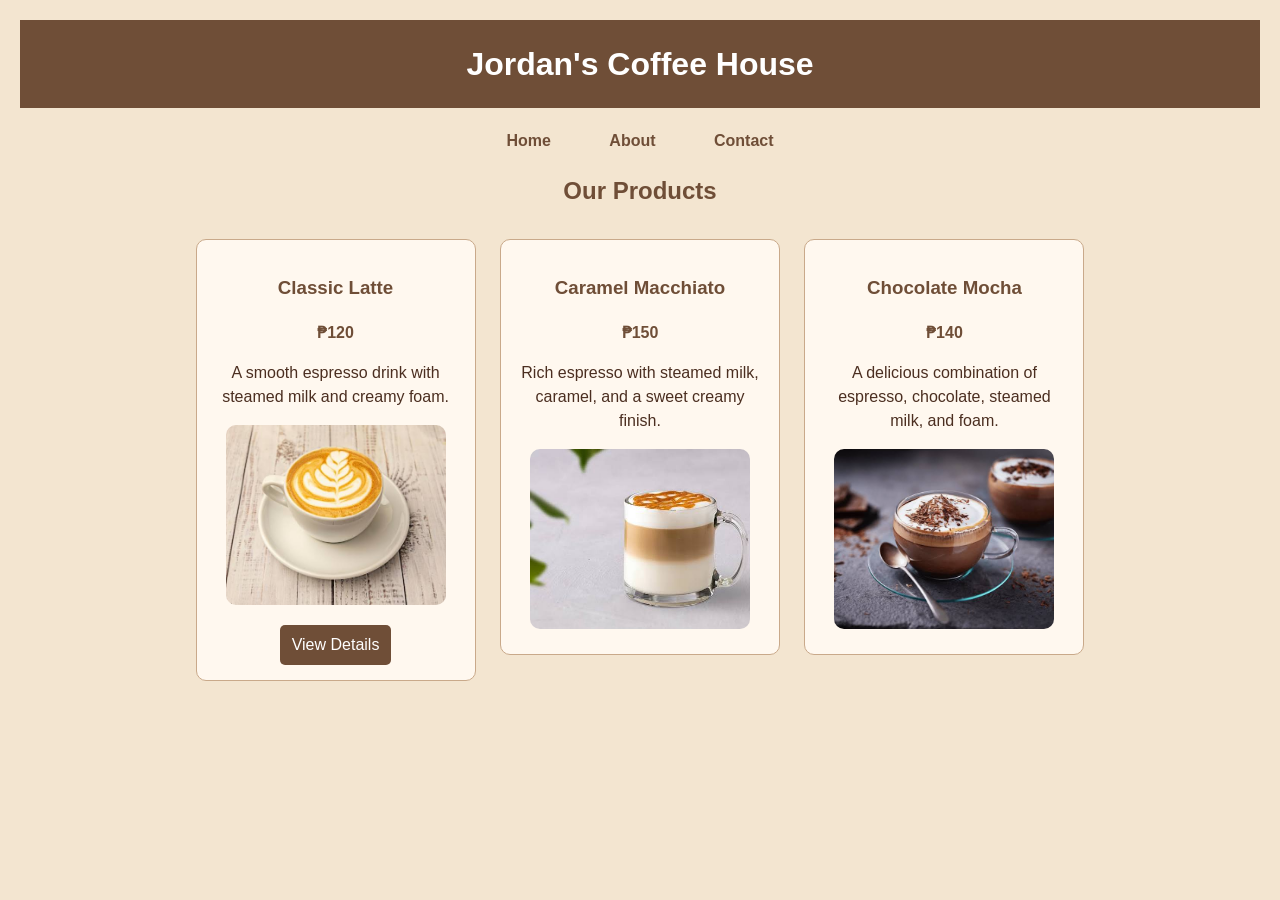
==== index.html @ 931b0bd8 "Changed index, about, Contacts's CSS into ONE" ====
<!DOCTYPE html>
<html lang="en">
<head>
    <meta charset="UTF-8">
    <meta name="viewport" content="width=device-width, initial-scale=1.0">
    <title>Jordan's Coffee House</title>
    <link rel="stylesheet" href="Style/style.css">

</head>
<body>

<header>
    <h1>Jordan's Coffee House</h1>

    <nav>
        <ul style="list-style:none; padding:0;">
            <li style="display:inline; margin:0 15px;">
                <a href="index.html">Home</a>
            </li>
            <li style="display:inline; margin:0 15px;">
                <a href="about.html">About</a>
            </li>
            <li style="display:inline; margin:0 15px;">
                <a href="contact.html">Contact</a>
            </li>
        </ul>
    </nav>
</header>

    <h2>Our Products</h2>

    <article>
        <h3>Classic Latte</h3>
        <p>₱120</p>
        <p>A smooth espresso drink with steamed milk and creamy foam.</p>
        <img src="image/latte.jpg" alt="A freshly brewed classic latte">
        <a href="products/classic-latte.html">View Details</a>
    </article>

    <article>
        <h3>Caramel Macchiato</h3>
        <p>₱150</p>
        <p>Rich espresso with steamed milk, caramel, and a sweet creamy finish.</p>
        <img src="image/caramel macchiato.jpg" alt="A cup of caramel macchiato">
    </article>

    <article>
        <h3>Chocolate Mocha</h3>
        <p>₱140</p>
        <p>A delicious combination of espresso, chocolate, steamed milk, and foam.</p>
        <img src="image/chocolate mocha.jpg" alt="A cup of chocolate mocha coffee">
    </article>

</body>
</html>
---- Style/style.css ----
/* =========================
   1. VARIABLES
========================= */
:root {
    --brand-color: #6f4e37;
    --dark-ink: #4b2e20;
    --muted-grey: #777;
    --light-bg: #f3e5d0;
    --card-bg: #fff8ef;
    --border-color: #c9a98a;
}

/* =========================
   2. BASE STYLES
========================= */
* {
    box-sizing: border-box;
}

body {
    font-family: Arial, sans-serif;
    line-height: 1.5;
    background-color: var(--light-bg);
    color: var(--dark-ink);
    text-align: center;
    margin: 0;
    padding: 20px;
}

h1 {
    background-color: var(--brand-color);
    color: white;
    padding: 20px;
    margin-top: 0;
}

h2,
h3 {
    color: var(--brand-color);
}

img {
    max-width: 100%;
    border-radius: 10px;
}

/* =========================
   3. LAYOUT REGIONS
========================= */

/* HEADER */
header {
    margin-bottom: 20px;
}

/* NAVIGATION */
nav ul {
    list-style: none;
    padding: 0;
    margin: 15px 0;
}

nav li {
    display: inline-block;
    margin: 0 10px;
}

nav a {
    text-decoration: none;
    color: var(--brand-color);
    font-weight: bold;
    padding: 8px 12px;
    border-radius: 5px;
    transition: 0.3s;
}

nav a:hover {
    background-color: var(--brand-color);
    color: white;
}

/* MAIN CONTENT */
main {
    max-width: 900px;
    margin: 20px auto;
}

section {
    background-color: var(--card-bg);
    padding: 20px;
    border: 1px solid var(--border-color);
    border-radius: 10px;
}

/* FOOTER */
footer {
    margin-top: 30px;
    padding: 15px;
}

/* =========================
   4. COMPONENTS
========================= */

/* Product Cards */
article {
    display: inline-block;
    vertical-align: top;
    width: 280px;
    min-height: 390px;
    margin: 10px;
    padding: 15px;
    background-color: var(--card-bg);
    border: 1px solid var(--border-color);
    border-radius: 10px;
}

article:hover {
    background-color: #f9ead8;
}

article img {
    display: block;
    width: 100%;
    max-width: 220px;
    height: 180px;
    object-fit: cover;
    margin: 10px auto;
}

article p:first-of-type {
    font-weight: bold;
    color: var(--brand-color);
}

article a {
    display: inline-block;
    margin-top: 10px;
    padding: 8px 12px;
    background-color: var(--brand-color);
    color: white;
    text-decoration: none;
    border-radius: 5px;
}

/* Tables */
table {
    width: 100%;
    border-collapse: collapse;
    margin-top: 20px;
}

th {
    background-color: var(--brand-color);
    color: white;
    padding: 10px;
}

td {
    padding: 10px;
    border: 1px solid var(--border-color);
}

/* Forms */
.order-form {
    text-align: left;
    margin-top: 30px;
}

.order-form input[type="number"],
.order-form input[type="email"] {
    width: 100%;
    padding: 8px;
    margin: 8px 0 15px;
    border: 1px solid var(--border-color);
    border-radius: 5px;
}

.order-form fieldset {
    border: 1px solid var(--border-color);
    border-radius: 5px;
    padding: 10px;
    margin-bottom: 15px;
}

.order-form legend,
legend {
    color: var(--brand-color);
    font-weight: bold;
}

.order-form button {
    background-color: var(--brand-color);
    color: white;
    border: none;
    padding: 10px 15px;
    border-radius: 5px;
    cursor: pointer;
}

.order-form button:hover {
    background-color: #5a3f2c;
}

/* Lists */
section ul {
    text-align: left;
    display: inline-block;
}

/* Responsive */
@media (max-width: 768px) {
    article {
        display: block;
        width: 100%;
        min-height: auto;
        margin: 15px 0;
    }
}
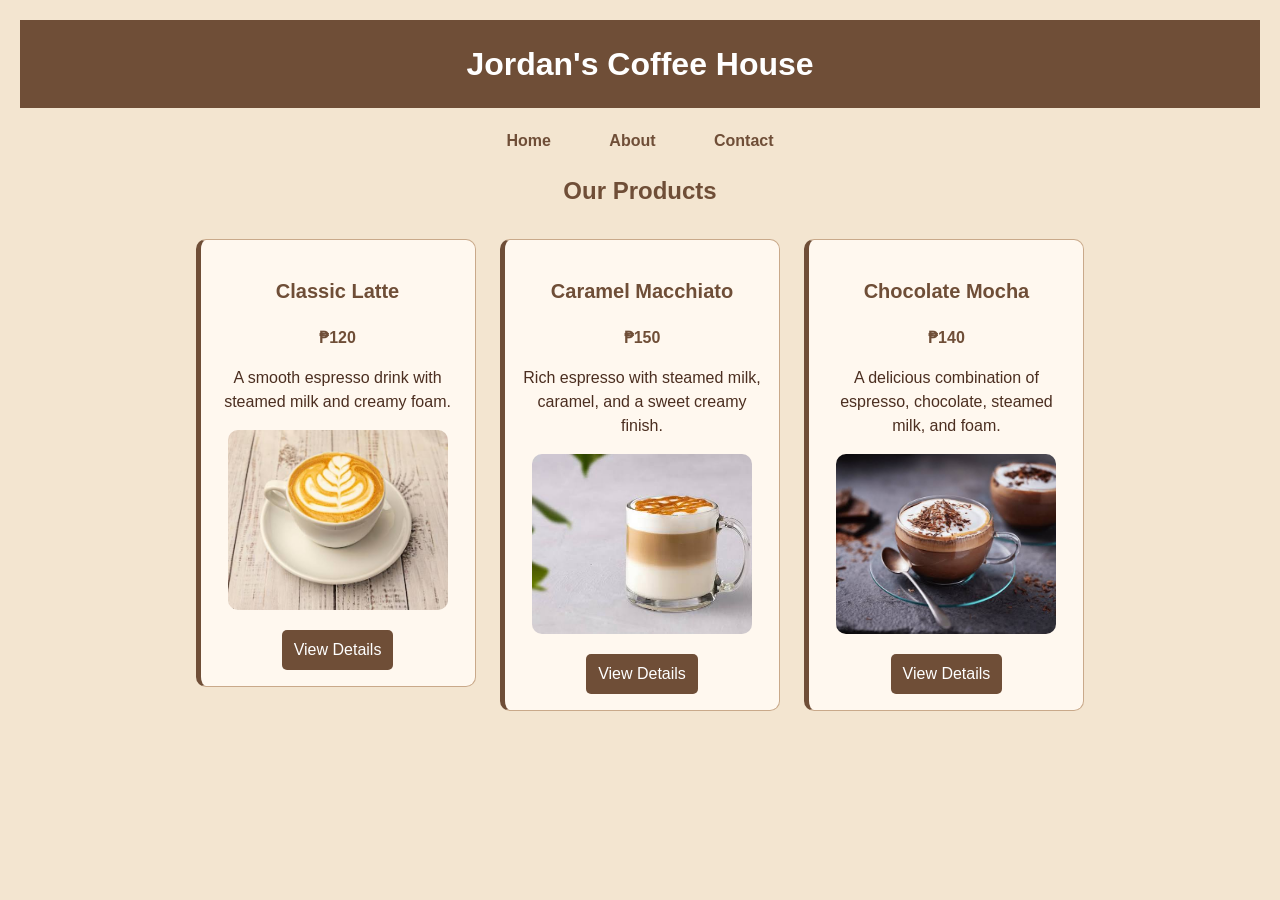
==== commit a8f3b3a1: "Added NEW products, Styled product cards and form" ====
--- a/index.html
+++ b/index.html
@@ -29,26 +29,28 @@
 
     <h2>Our Products</h2>
 
-    <article>
-        <h3>Classic Latte</h3>
+    <article class="product-card">
+        <h3 class="product-name">Classic Latte</h3>
         <p>₱120</p>
         <p>A smooth espresso drink with steamed milk and creamy foam.</p>
         <img src="image/latte.jpg" alt="A freshly brewed classic latte">
         <a href="products/classic-latte.html">View Details</a>
     </article>
 
-    <article>
-        <h3>Caramel Macchiato</h3>
+    <article class="product-card">
+        <h3 class="product-name">Caramel Macchiato</h3>
         <p>₱150</p>
         <p>Rich espresso with steamed milk, caramel, and a sweet creamy finish.</p>
         <img src="image/caramel macchiato.jpg" alt="A cup of caramel macchiato">
+        <a href="products/caramel-macchiato.html">View Details</a>
     </article>
 
-    <article>
-        <h3>Chocolate Mocha</h3>
+    <article class="product-card">
+        <h3 class="product-name">Chocolate Mocha</h3>
         <p>₱140</p>
         <p>A delicious combination of espresso, chocolate, steamed milk, and foam.</p>
         <img src="image/chocolate mocha.jpg" alt="A cup of chocolate mocha coffee">
+        <a href="products/chocolate-mocha.html">View Details</a>
     </article>
 
 </body>
--- a/Style/style.css
+++ b/Style/style.css
@@ -103,23 +103,25 @@
 ========================= */
 
 /* Product Cards */
-article {
+.product-card {
     display: inline-block;
     vertical-align: top;
     width: 280px;
     min-height: 390px;
     margin: 10px;
-    padding: 15px;
+    padding: 16px;
     background-color: var(--card-bg);
     border: 1px solid var(--border-color);
+    border-left: 5px solid var(--brand-color);
     border-radius: 10px;
-}
-
-article:hover {
+    margin-bottom: 20px;
+}
+
+.product-card:hover {
     background-color: #f9ead8;
 }
 
-article img {
+.product-card img {
     display: block;
     width: 100%;
     max-width: 220px;
@@ -128,12 +130,17 @@
     margin: 10px auto;
 }
 
-article p:first-of-type {
-    font-weight: bold;
-    color: var(--brand-color);
-}
-
-article a {
+.product-card .product-name {
+    font-size: 1.25rem;
+    color: var(--brand-color);
+}
+
+.product-card p:first-of-type {
+    font-weight: bold;
+    color: var(--brand-color);
+}
+
+.product-card a {
     display: inline-block;
     margin-top: 10px;
     padding: 8px 12px;
@@ -160,8 +167,58 @@
     padding: 10px;
     border: 1px solid var(--border-color);
 }
-
-/* Forms */
+/* Contact form */
+fieldset {
+    width: 100%;
+    max-width: 780px;
+    margin: 20px auto;
+    padding: 25px 20px;
+    border: 1px solid var(--border-color);
+    border-radius: 5px;
+}
+
+legend {
+    padding: 0 10px;
+    color: var(--brand-color);
+    font-weight: bold;
+    font-size: 1.1rem;
+    background-color: var(--card-bg);
+}
+
+fieldset label {
+    display: block;
+    margin-top: 15px;
+}
+
+fieldset input,
+fieldset select,
+fieldset textarea {
+    display: block;
+    width: min(100%, 400px);
+    margin: 6px auto 15px;
+    padding: 8px;
+    font: inherit;
+}
+
+.contact-form button {
+    background-color: var(--brand-color);
+    color: white;
+    border: none;
+    padding: 10px 15px;
+    border-radius: 5px;
+    cursor: pointer;
+}
+
+.contact-form button:hover {
+    background-color: var(--dark-ink);
+}
+
+.contact-form input:focus,
+.contact-form textarea:focus {
+    outline: 3px solid var(--brand-color);
+    outline-offset: 2px;
+}
+/* OrderForms */
 .order-form {
     text-align: left;
     margin-top: 30px;
@@ -210,7 +267,7 @@
 
 /* Responsive */
 @media (max-width: 768px) {
-    article {
+    .product-card {
         display: block;
         width: 100%;
         min-height: auto;
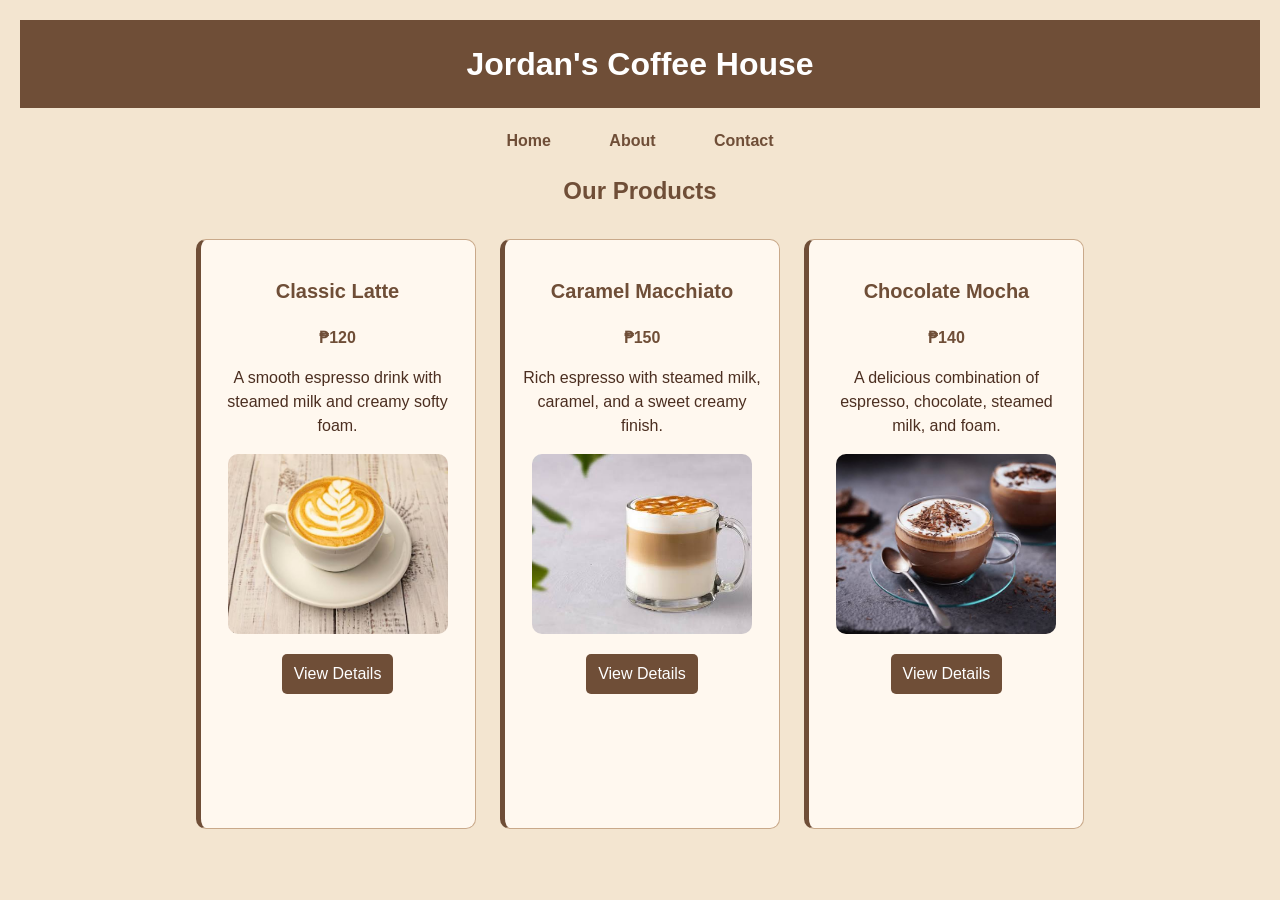
==== commit 55e74e0f: "Updated info" ====
--- a/index.html
+++ b/index.html
@@ -32,7 +32,7 @@
     <article class="product-card">
         <h3 class="product-name">Classic Latte</h3>
         <p>₱120</p>
-        <p>A smooth espresso drink with steamed milk and creamy foam.</p>
+        <p>A smooth espresso drink with steamed milk and creamy softy foam.</p>
         <img src="image/latte.jpg" alt="A freshly brewed classic latte">
         <a href="products/classic-latte.html">View Details</a>
     </article>
--- a/Style/style.css
+++ b/Style/style.css
@@ -107,7 +107,7 @@
     display: inline-block;
     vertical-align: top;
     width: 280px;
-    min-height: 390px;
+    height: 590px;
     margin: 10px;
     padding: 16px;
     background-color: var(--card-bg);
@@ -218,6 +218,7 @@
     outline: 3px solid var(--brand-color);
     outline-offset: 2px;
 }
+
 /* OrderForms */
 .order-form {
     text-align: left;
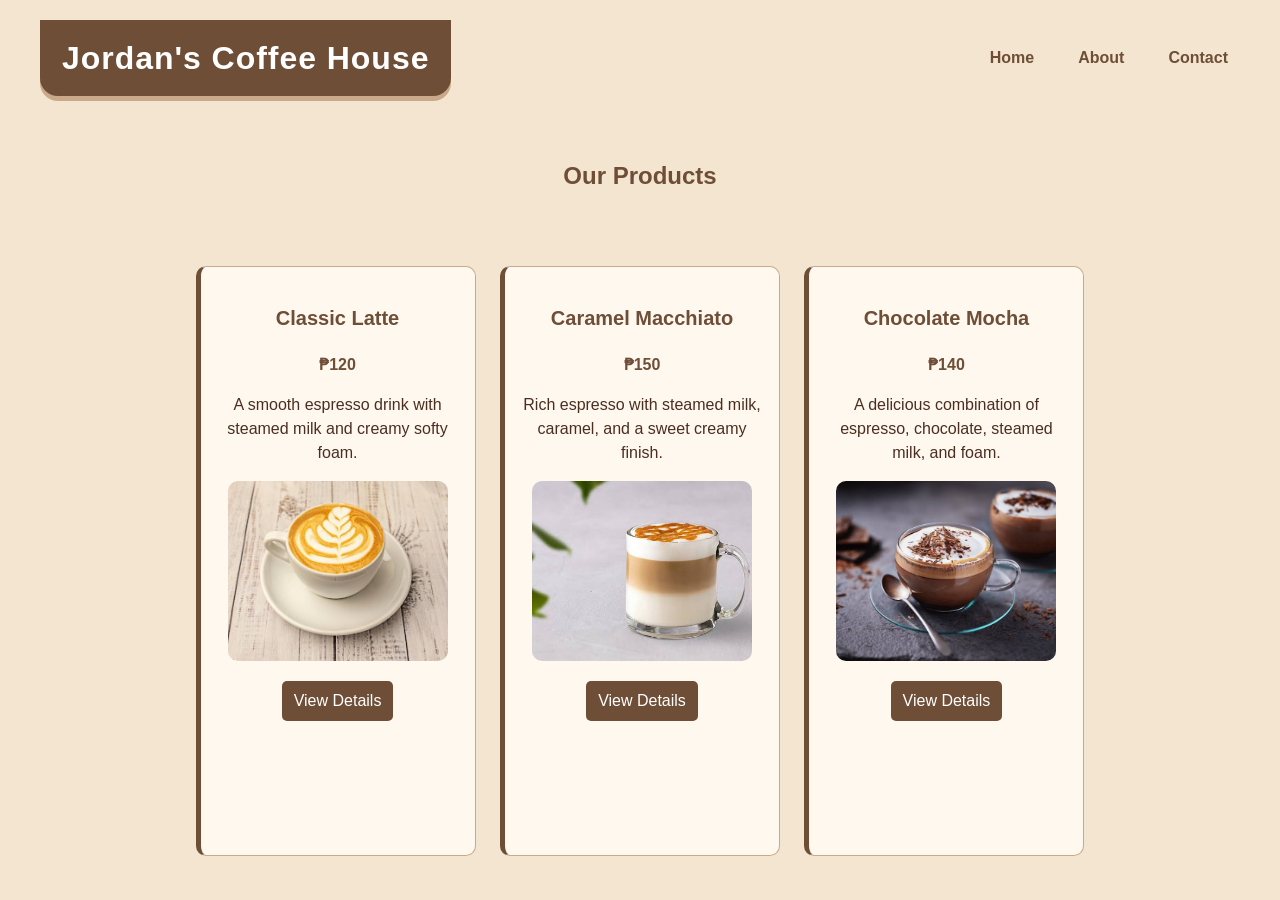
==== commit d408db7a: "Added padding and placed the title and nav in each side" ====
--- a/index.html
+++ b/index.html
@@ -9,25 +9,24 @@
 </head>
 <body>
 
-<header>
+<header class="site-header">
     <h1>Jordan's Coffee House</h1>
 
     <nav>
-        <ul style="list-style:none; padding:0;">
-            <li style="display:inline; margin:0 15px;">
+        <ul>
+            <li>
                 <a href="index.html">Home</a>
             </li>
-            <li style="display:inline; margin:0 15px;">
+            <li>
                 <a href="about.html">About</a>
             </li>
-            <li style="display:inline; margin:0 15px;">
+            <li>
                 <a href="contact.html">Contact</a>
             </li>
         </ul>
     </nav>
 </header>
-
-    <h2>Our Products</h2>
+  <h2 class="page-heading">Our Products</h2>
 
     <article class="product-card">
         <h3 class="product-name">Classic Latte</h3>
--- a/Style/style.css
+++ b/Style/style.css
@@ -30,8 +30,11 @@
 h1 {
     background-color: var(--brand-color);
     color: white;
-    padding: 20px;
-    margin-top: 0;
+    padding: 14px 22px;
+    margin: 0;
+    border-radius: 0 0 18px 18px;
+    box-shadow: 0 5px 0 var(--border-color);
+    letter-spacing: 0.03em;
 }
 
 h2,
@@ -49,20 +52,25 @@
 ========================= */
 
 /* HEADER */
-header {
+.site-header {
+    display: flex;
+    justify-content: space-between;
+    align-items: center;
     margin-bottom: 20px;
+    padding: 0 20px;
 }
 
 /* NAVIGATION */
-nav ul {
+.site-header nav ul {
+    display: flex;
+    justify-content: center;
+    gap: 20px;
     list-style: none;
     padding: 0;
-    margin: 15px 0;
-}
-
-nav li {
-    display: inline-block;
-    margin: 0 10px;
+    margin: 0;
+}
+.site-header nav ul li {
+    margin: 0;
 }
 
 nav a {
@@ -80,6 +88,13 @@
 }
 
 /* MAIN CONTENT */
+.page-heading {
+    display: flex;
+    justify-content: center;
+    align-items: center;
+    min-height: 120px;
+}
+
 main {
     max-width: 900px;
     margin: 20px auto;
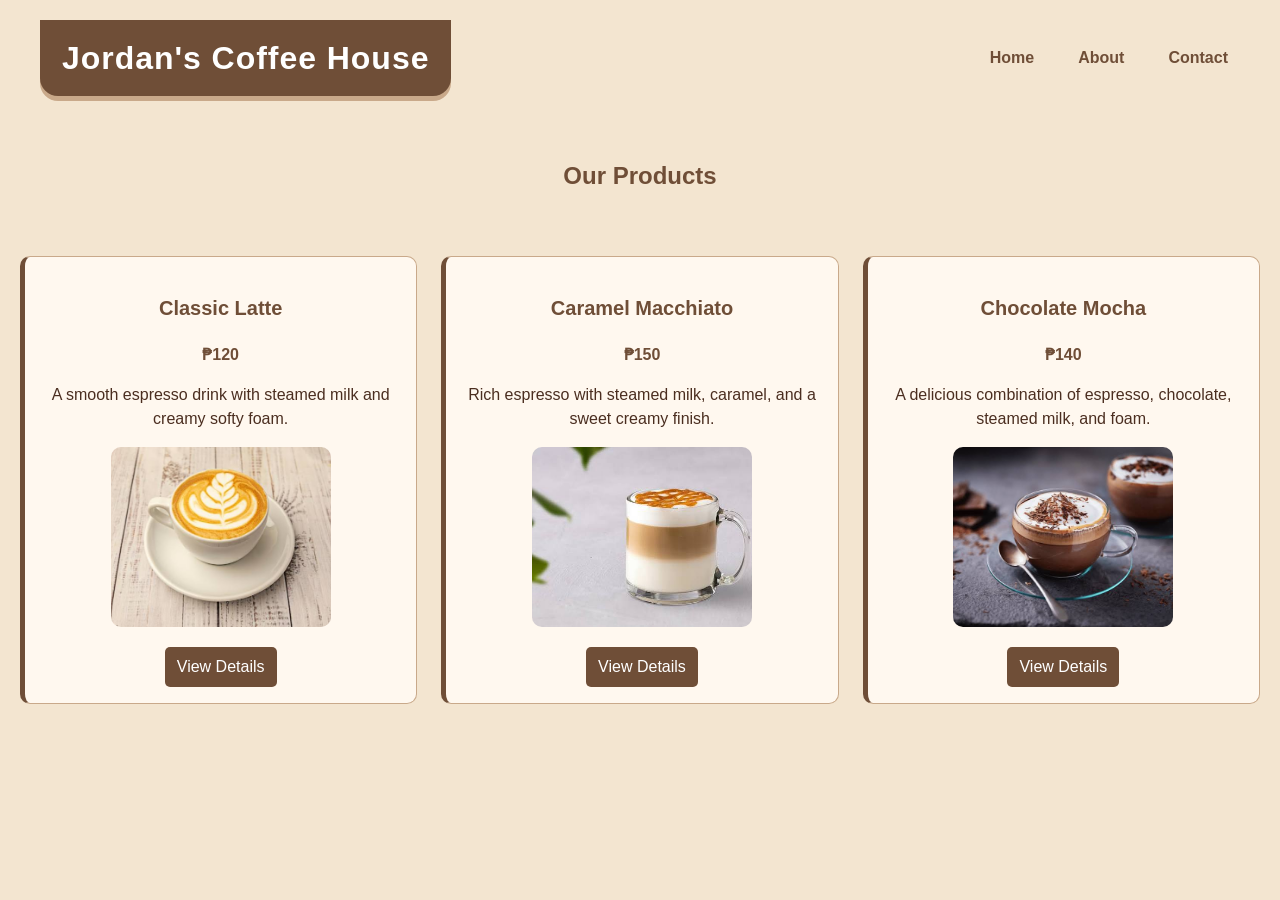
==== commit 7030924a: "Updated PRODUCTS without using media for mobile" ====
--- a/index.html
+++ b/index.html
@@ -26,9 +26,10 @@
         </ul>
     </nav>
 </header>
-  <h2 class="page-heading">Our Products</h2>
+    <h2 class="page-heading">Our Products</h2>
 
-    <article class="product-card">
+    <div class="product-grid">
+        <article class="product-card">
         <h3 class="product-name">Classic Latte</h3>
         <p>₱120</p>
         <p>A smooth espresso drink with steamed milk and creamy softy foam.</p>
@@ -50,7 +51,8 @@
         <p>A delicious combination of espresso, chocolate, steamed milk, and foam.</p>
         <img src="image/chocolate mocha.jpg" alt="A cup of chocolate mocha coffee">
         <a href="products/chocolate-mocha.html">View Details</a>
-    </article>
+        </article>
+    </div>
 
 </body>
 </html>
--- a/Style/style.css
+++ b/Style/style.css
@@ -118,18 +118,19 @@
 ========================= */
 
 /* Product Cards */
+.product-grid {
+    display: flex;
+    flex-wrap: wrap;
+    gap: 24px;
+}
+
 .product-card {
-    display: inline-block;
-    vertical-align: top;
-    width: 280px;
-    height: 590px;
-    margin: 10px;
+    flex: 1 1 240px;
     padding: 16px;
     background-color: var(--card-bg);
     border: 1px solid var(--border-color);
     border-left: 5px solid var(--brand-color);
     border-radius: 10px;
-    margin-bottom: 20px;
 }
 
 .product-card:hover {
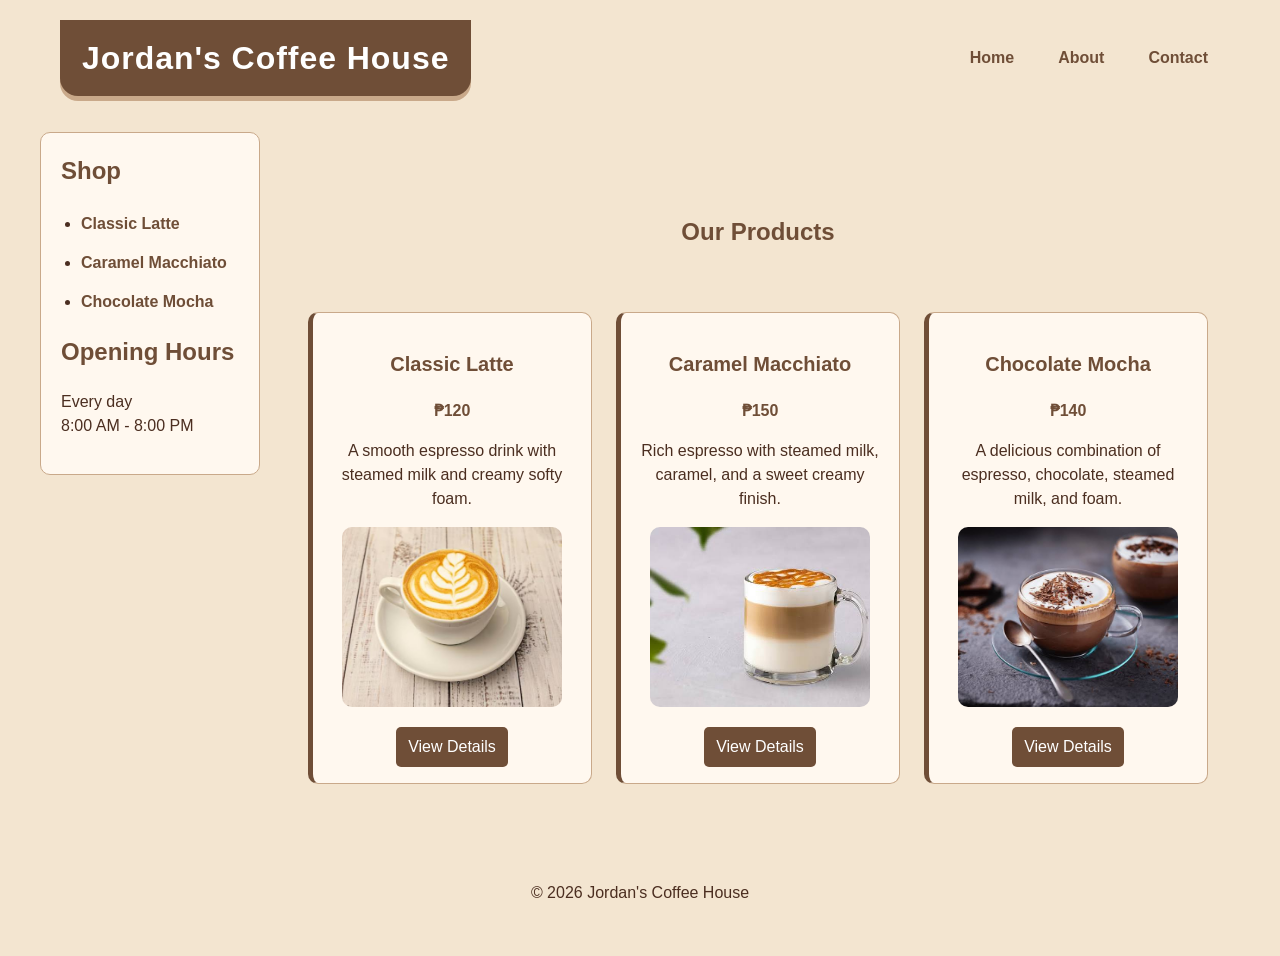
==== commit 8f05ac05: "Added side bar Shop" ====
--- a/index.html
+++ b/index.html
@@ -8,7 +8,7 @@
 
 </head>
 <body>
-
+<div class="page">
 <header class="site-header">
     <h1>Jordan's Coffee House</h1>
 
@@ -26,6 +26,19 @@
         </ul>
     </nav>
 </header>
+
+<aside class="shop-sidebar">
+    <h2>Shop</h2>
+    <ul>
+        <li><a href="products/classic-latte.html">Classic Latte</a></li>
+        <li><a href="products/caramel-macchiato.html">Caramel Macchiato</a></li>
+        <li><a href="products/chocolate-mocha.html">Chocolate Mocha</a></li>
+    </ul>
+    <h2>Opening Hours</h2>
+    <p>Every day<br>8:00 AM - 8:00 PM</p>
+</aside>
+
+<main>
     <h2 class="page-heading">Our Products</h2>
 
     <div class="product-grid">
@@ -53,6 +66,11 @@
         <a href="products/chocolate-mocha.html">View Details</a>
         </article>
     </div>
+</main>
 
+<footer>
+    <p>&copy; 2026 Jordan's Coffee House</p>
+</footer>
+</div>
 </body>
 </html>
--- a/Style/style.css
+++ b/Style/style.css
@@ -17,6 +17,65 @@
     box-sizing: border-box;
 }
 
+.page {
+    display: grid;
+    grid-template-columns: 220px minmax(0, 1fr);
+    grid-template-areas:
+        "masthead masthead"
+        "side main"
+        "foot foot";
+    gap: 16px;
+    max-width: 1200px;
+    margin: 0 auto;
+}
+
+.site-header {
+    grid-area: masthead;
+}
+
+.shop-sidebar {
+    grid-area: side;
+    align-self: start;
+    padding: 20px;
+    background-color: var(--card-bg);
+    border: 1px solid var(--border-color);
+    border-radius: 10px;
+    text-align: left;
+}
+
+.shop-sidebar ul {
+    padding-left: 20px;
+}
+
+.shop-sidebar a {
+    display: inline-block;
+    padding: 3px 0;
+    font-weight: bold;
+    text-decoration: none;
+    border-bottom: 1px solid transparent;
+}
+
+.shop-sidebar a:hover {
+    border-bottom-color: var(--brand-color);
+}
+
+.shop-sidebar li {
+    margin: 8px 0;
+}
+
+.shop-sidebar h2 {
+    margin-top: 0;
+}
+
+main {
+    grid-area: main;
+    min-width: 0;
+}
+
+footer {
+    grid-area: foot;
+}
+
 body {
     font-family: Arial, sans-serif;
     line-height: 1.5;
@@ -27,6 +86,22 @@
     padding: 20px;
 }
 
+a {
+    color: var(--brand-color);
+    text-decoration-thickness: 1px;
+    text-underline-offset: 3px;
+    transition: color 0.2s ease, background-color 0.2s ease;
+}
+
+a:hover {
+    color: var(--dark-ink);
+}
+
+a:focus-visible {
+    outline: 3px solid var(--brand-color);
+    outline-offset: 3px;
+}
+
 h1 {
     background-color: var(--brand-color);
     color: white;
@@ -50,7 +125,14 @@
 /* =========================
    3. LAYOUT REGIONS
 ========================= */
-
+section {
+    background-color: var(--card-bg);
+    padding: 20px;
+    max-width: 800px;
+    margin: 20px auto;
+    border: 1px solid var(--muted-grey);
+    border-radius: 10px;
+}
 /* HEADER */
 .site-header {
     display: flex;
@@ -74,6 +156,7 @@
 }
 
 nav a {
+    display: block;
     text-decoration: none;
     color: var(--brand-color);
     font-weight: bold;
@@ -182,6 +265,33 @@
 td {
     padding: 10px;
     border: 1px solid var(--border-color);
+}
+
+@media (max-width: 700px) {
+    .page {
+        grid-template-columns: minmax(0, 1fr);
+        grid-template-areas:
+            "masthead"
+            "side"
+            "main"
+            "foot";
+    }
+
+    .site-header {
+        flex-direction: column;
+        gap: 12px;
+        padding: 0;
+    }
+
+    .site-header nav ul {
+        flex-wrap: wrap;
+        gap: 8px;
+    }
+
+    main {
+        max-width: none;
+        margin: 0;
+    }
 }
 /* Contact form */
 fieldset {
@@ -282,12 +392,3 @@
     display: inline-block;
 }
 
-/* Responsive */
-@media (max-width: 768px) {
-    .product-card {
-        display: block;
-        width: 100%;
-        min-height: auto;
-        margin: 15px 0;
-    }
-}
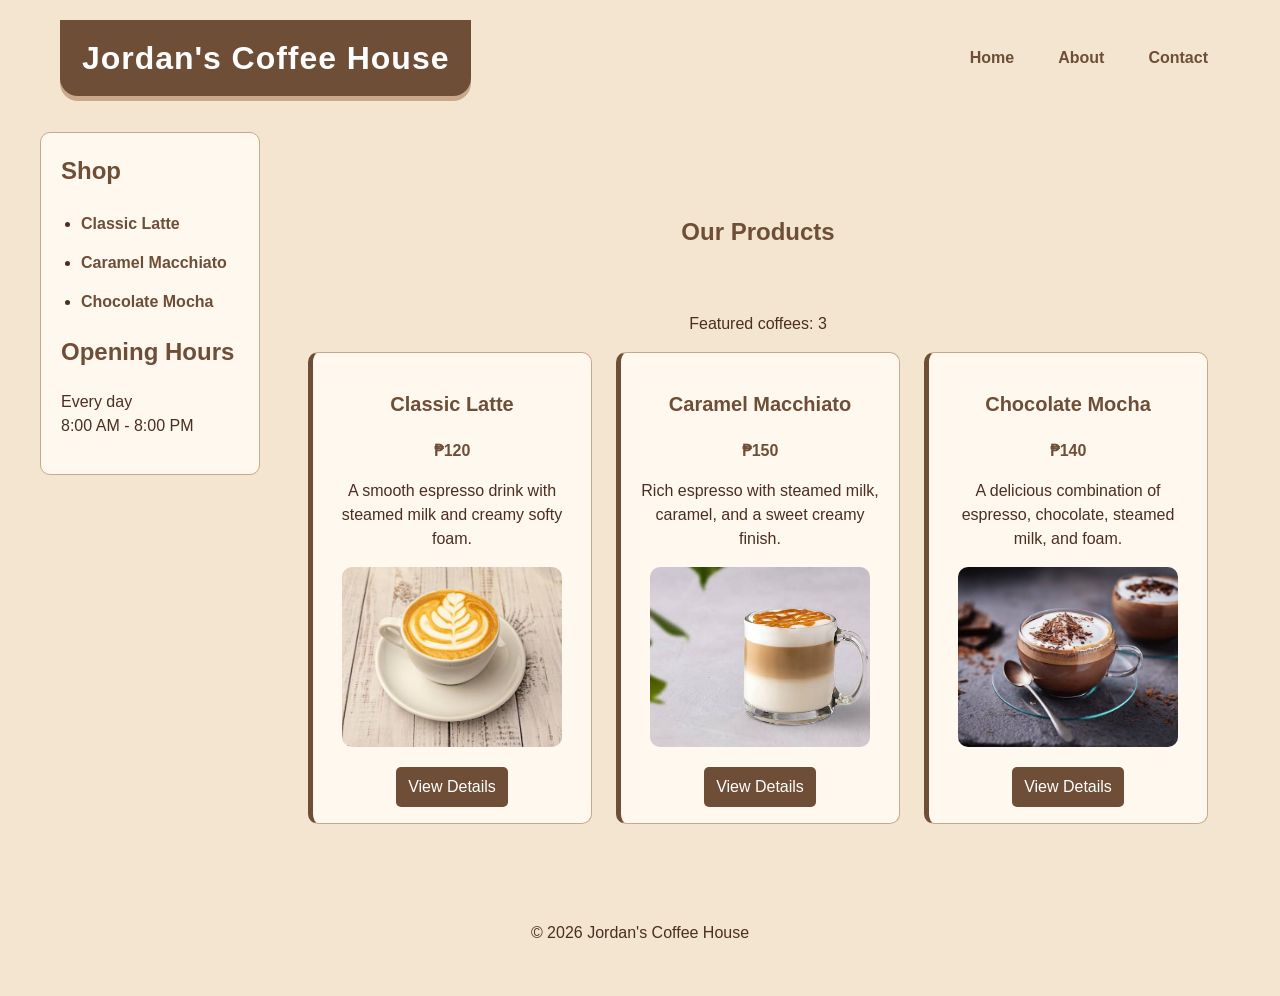
==== commit 58e0c99b: "Added Java script" ====
--- a/index.html
+++ b/index.html
@@ -10,7 +10,7 @@
 <body>
 <div class="page">
 <header class="site-header">
-    <h1>Jordan's Coffee House</h1>
+    <h1 id="shop-name">Jordan's Coffee House</h1>
 
     <nav>
         <ul>
@@ -40,6 +40,7 @@
 
 <main>
     <h2 class="page-heading">Our Products</h2>
+    <p>Featured coffees: <span id="product-count">0</span></p>
 
     <div class="product-grid">
         <article class="product-card">
@@ -69,8 +70,9 @@
 </main>
 
 <footer>
-    <p>&copy; 2026 Jordan's Coffee House</p>
+    <p id="copyright">&copy; 2026 Jordan's Coffee House</p>
 </footer>
 </div>
+<script src="script.js"></script>
 </body>
 </html>
--- a/Style/style.css
+++ b/Style/style.css
@@ -19,11 +19,12 @@
 
 .page {
     display: grid;
-    grid-template-columns: 220px minmax(0, 1fr);
+    grid-template-columns: minmax(0, 1fr);
     grid-template-areas:
-        "masthead masthead"
-        "side main"
-        "foot foot";
+        "masthead"
+        "main"
+        "side"
+        "foot";
     gap: 16px;
     max-width: 1200px;
     margin: 0 auto;
@@ -70,6 +71,8 @@
 main {
     grid-area: main;
     min-width: 0;
+    max-width: none;
+    margin: 0;
 }
 
 footer {
@@ -136,17 +139,19 @@
 /* HEADER */
 .site-header {
     display: flex;
-    justify-content: space-between;
-    align-items: center;
+    flex-direction: column;
+    align-items: stretch;
+    gap: 12px;
     margin-bottom: 20px;
-    padding: 0 20px;
+    padding: 0;
 }
 
 /* NAVIGATION */
 .site-header nav ul {
     display: flex;
     justify-content: center;
-    gap: 20px;
+    flex-wrap: wrap;
+    gap: 8px;
     list-style: none;
     padding: 0;
     margin: 0;
@@ -176,11 +181,6 @@
     justify-content: center;
     align-items: center;
     min-height: 120px;
-}
-
-main {
-    max-width: 900px;
-    margin: 20px auto;
 }
 
 section {
@@ -267,30 +267,29 @@
     border: 1px solid var(--border-color);
 }
 
-@media (max-width: 700px) {
+@media (min-width: 700px) {
     .page {
-        grid-template-columns: minmax(0, 1fr);
+        grid-template-columns: 220px minmax(0, 1fr);
         grid-template-areas:
-            "masthead"
-            "side"
-            "main"
-            "foot";
+            "masthead masthead"
+            "side main"
+            "foot foot";
     }
 
     .site-header {
-        flex-direction: column;
-        gap: 12px;
-        padding: 0;
+        flex-direction: row;
+        justify-content: space-between;
+        align-items: center;
+        padding: 0 20px;
     }
 
     .site-header nav ul {
-        flex-wrap: wrap;
-        gap: 8px;
+        gap: 20px;
     }
 
     main {
-        max-width: none;
-        margin: 0;
+        max-width: 900px;
+        margin: 20px auto;
     }
 }
 /* Contact form */
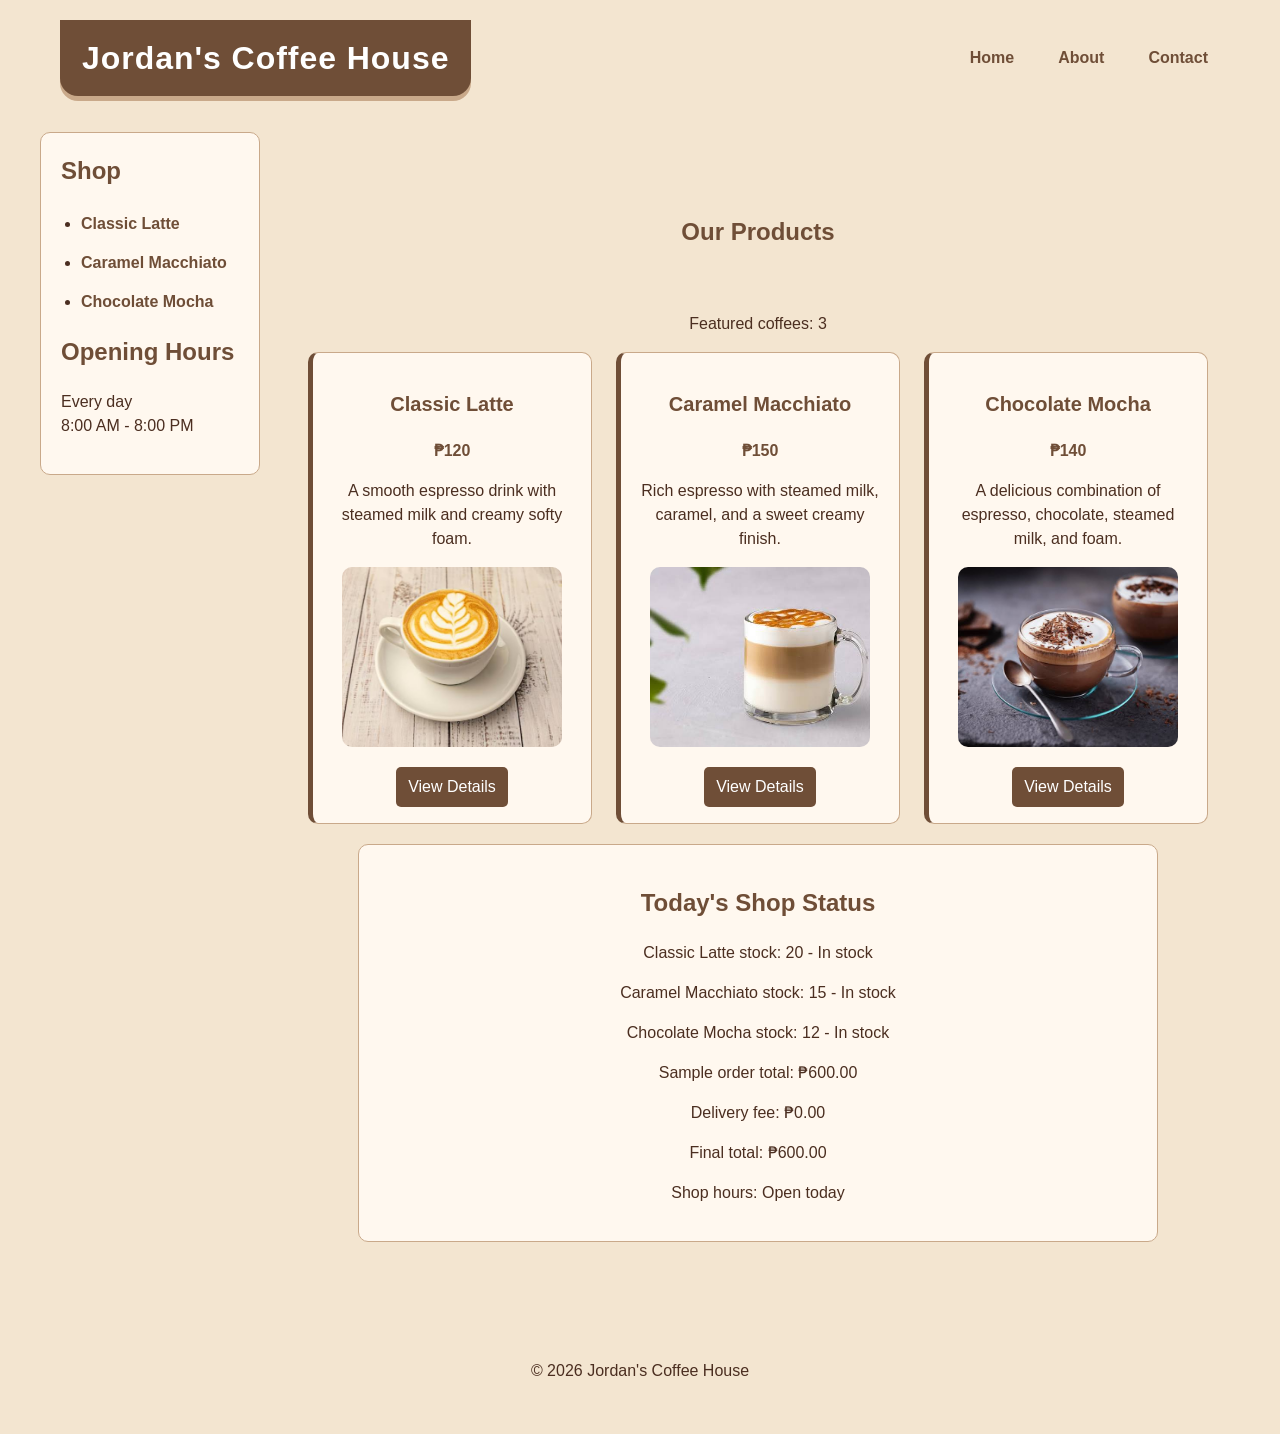
==== commit eca30407: "Added stock status and their products." ====
--- a/index.html
+++ b/index.html
@@ -67,6 +67,17 @@
         <a href="products/chocolate-mocha.html">View Details</a>
         </article>
     </div>
+
+    <section aria-labelledby="shop-status-heading">
+        <h2 id="shop-status-heading">Today's Shop Status</h2>
+        <p>Classic Latte stock: <span id="classic-latte-stock">Checking stock...</span></p>
+        <p>Caramel Macchiato stock: <span id="caramel-macchiato-stock">Checking stock...</span></p>
+        <p>Chocolate Mocha stock: <span id="chocolate-mocha-stock">Checking stock...</span></p>
+        <p>Sample order total: <span id="order-total">₱0.00</span></p>
+        <p>Delivery fee: <span id="delivery-fee">₱0.00</span></p>
+        <p>Final total: <span id="final-total">₱0.00</span></p>
+        <p>Shop hours: <span id="shop-status">Checking hours...</span></p>
+    </section>
 </main>
 
 <footer>
